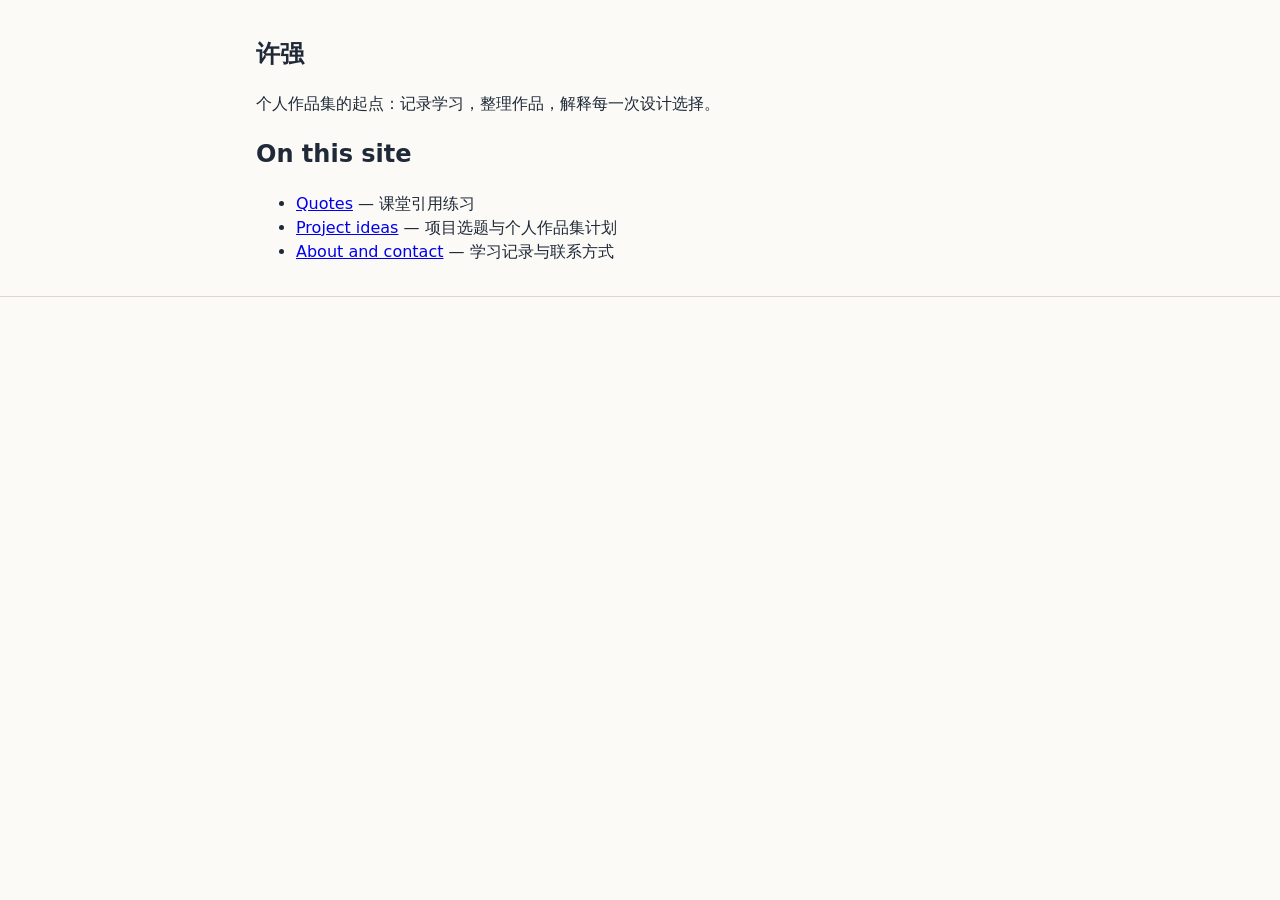
==== index.html @ 77fdcf9f "Initialize course starter with portfolio project plan" ====
<!DOCTYPE html>
<html lang="zh-CN">
<head>
  <meta charset="UTF-8">
  <meta name="viewport" content="width=device-width, initial-scale=1.0">
  <title>许强 · 个人作品集</title>
  <link rel="icon" href="favicon-32.png" sizes="32x32">
  <link rel="apple-touch-icon" href="apple-touch-icon.png">
  <link rel="stylesheet" href="style.css">
</head>
<body>
  <header id="site-header"></header>
  <main>
    <section class="hero">
      <h1>许强</h1>
      <p>个人作品集的起点：记录学习，整理作品，解释每一次设计选择。</p>
    </section>
    <h2>On this site</h2>
    <ul>
      <li><a href="quotes.html">Quotes</a> — 课堂引用练习</li>
      <li><a href="project.html">Project ideas</a> — 项目选题与个人作品集计划</li>
      <li><a href="about.html">About and contact</a> — 学习记录与联系方式</li>
    </ul>
  </main>
  <footer id="site-footer"></footer>
  <script src="nav.js"></script>
</body>
</html>
---- style.css ----
/* style.css — one file, linked from every page */

/* 1 · Text: set it once on body, everything inside inherits it */
body {
  margin: 0;
  font-family: system-ui, sans-serif;
  line-height: 1.5;
  color: #1f2937;
  background: #fbfaf7;
}

/* 2 · The content column */
main {
  max-width: 48rem;
  margin: 0 auto;
  padding: 1rem 2rem;
}

img {
  max-width: 100%;
  height: auto;
}

/* 3 · The homepage hero: one wide photo, cropped to fit */
.hero img {
  width: 100%;
  height: 20rem;
  object-fit: cover;
  border-radius: 10px;
}

/* 4 · The header: logo left, links centred, action right */
nav {
  display: flex;
  align-items: center;
  gap: 1rem;
  padding: 1rem 2rem;
}

nav .links {
  display: flex;
  gap: 1.5rem;
  margin: 0 auto;
  padding: 0;
  list-style: none;
}

nav a {
  color: #334155;
  text-decoration: none;
}

nav .logo {
  font-weight: 800;
  color: #c2410c;
}

nav .action {
  border: 1.5px solid #0369a1;
  border-radius: 99px;
  padding: .3em 1em;
  color: #0369a1;
}

nav a:hover {
  color: #c2410c;
}

/* 5 · One quote card — the box model */
.quote {
  max-width: 34rem;
  margin-bottom: 1.5rem;
  padding: 1.1em 1.3em;
  background: #fff;
  border: 1px solid #dcd8d0;
  border-left: 4px solid #c2410c;
  border-radius: 10px;
}

.quote blockquote {
  margin: 0;
}

/* 6 · Use the id so quote footers are not affected */
#site-footer {
  padding: 1rem 2rem;
  border-top: 1px solid #dcd8d0;
  color: #6b7280;
}
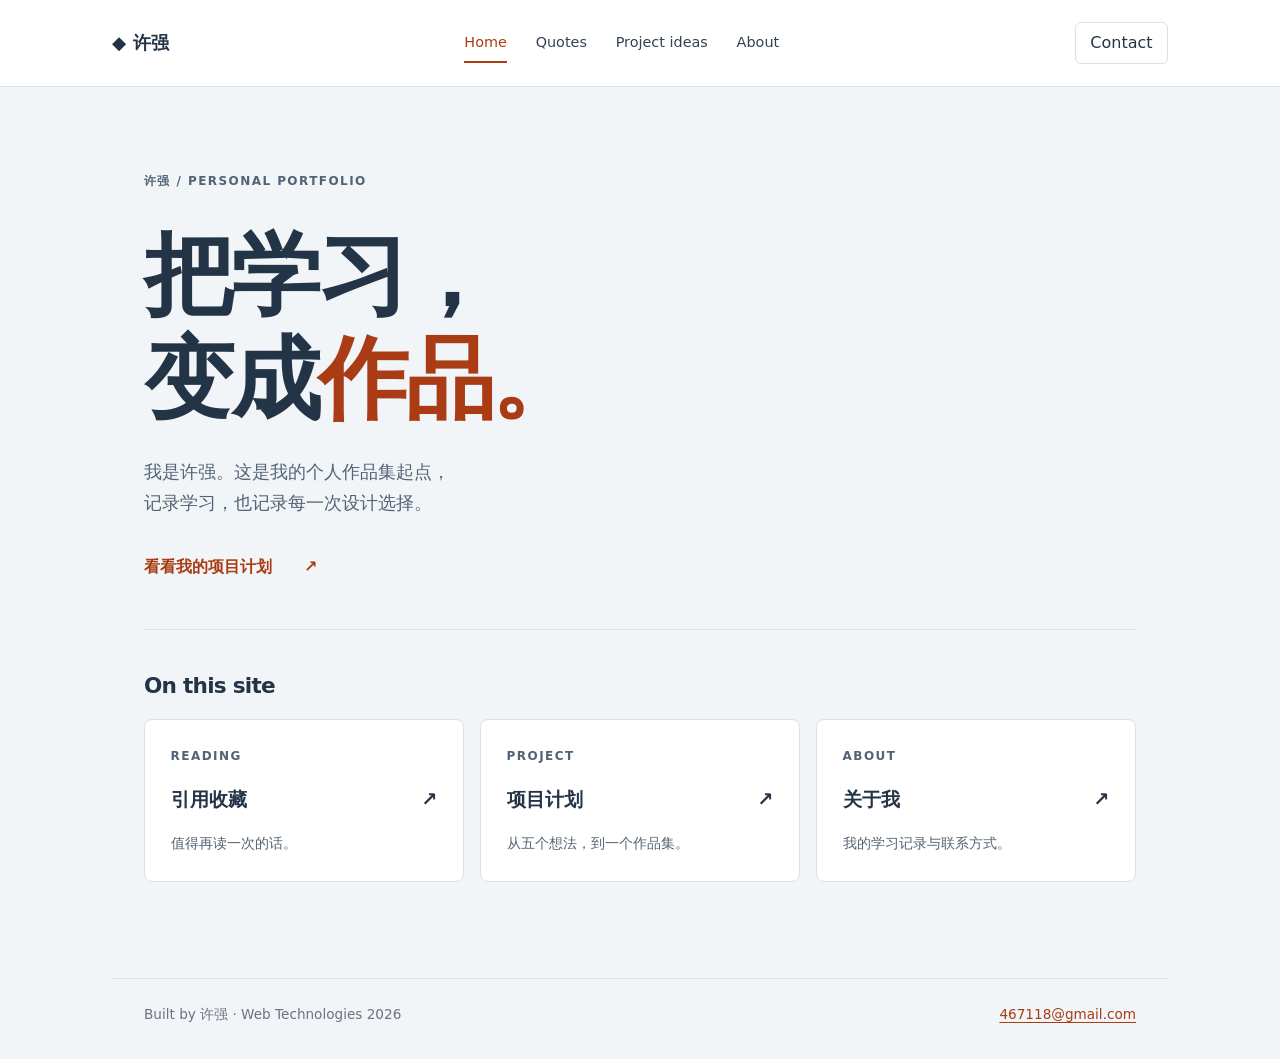
==== commit c1d5797f: "Polish starter layout and add responsive navigation" ====
--- a/index.html
+++ b/index.html
@@ -12,14 +12,16 @@
   <header id="site-header"></header>
   <main>
     <section class="hero">
-      <h1>许强</h1>
-      <p>个人作品集的起点：记录学习，整理作品，解释每一次设计选择。</p>
+      <p class="eyebrow">许强 / PERSONAL PORTFOLIO</p>
+      <h1>把学习，<br>变成<span>作品。</span></h1>
+      <p class="intro">我是许强。这是我的个人作品集起点，<br>记录学习，也记录每一次设计选择。</p>
+      <a class="hero-link" href="project.html">看看我的项目计划 <span aria-hidden="true">↗</span></a>
     </section>
     <h2>On this site</h2>
-    <ul>
-      <li><a href="quotes.html">Quotes</a> — 课堂引用练习</li>
-      <li><a href="project.html">Project ideas</a> — 项目选题与个人作品集计划</li>
-      <li><a href="about.html">About and contact</a> — 学习记录与联系方式</li>
+    <ul class="site-cards">
+      <li><a href="quotes.html"><span class="card-label">READING</span><strong>引用收藏 <span aria-hidden="true">↗</span></strong><span>值得再读一次的话。</span></a></li>
+      <li><a href="project.html"><span class="card-label">PROJECT</span><strong>项目计划 <span aria-hidden="true">↗</span></strong><span>从五个想法，到一个作品集。</span></a></li>
+      <li><a href="about.html"><span class="card-label">ABOUT</span><strong>关于我 <span aria-hidden="true">↗</span></strong><span>我的学习记录与联系方式。</span></a></li>
     </ul>
   </main>
   <footer id="site-footer"></footer>
--- a/style.css
+++ b/style.css
@@ -87,3 +87,62 @@
   border-top: 1px solid #dcd8d0;
   color: #6b7280;
 }
+
+/* A light visual pass: the course structure above stays the same. */
+:root {
+  --ink: #243447;
+  --paper: #f2f5f8;
+  --accent: #a93c15;
+  --line: #d9e1e9;
+}
+* { box-sizing: border-box; }
+body { color: var(--ink); background: var(--paper); line-height: 1.75; }
+a { color: var(--accent); text-underline-offset: .25em; }
+a:focus-visible { outline: 3px solid #0369a1; outline-offset: 5px; border-radius: 3px; }
+main { max-width: 66rem; padding: 3.5rem 2rem 5rem; min-height: 70vh; }
+h1, h2, h3 { line-height: 1.25; letter-spacing: -.035em; }
+h1 { font-size: clamp(2.2rem, 5vw, 3.4rem); margin: 0 0 1.5rem; }
+h2 { font-size: 1.35rem; margin: 2.7rem 0 1.2rem; }
+p, dd { max-width: 46rem; }
+dt { font-weight: 700; margin-top: 1rem; }
+dd { margin: .2rem 0 1rem; color: #526375; }
+li { margin-block: .4rem; }
+#site-header { background: #fff; border-bottom: 1px solid var(--line); }
+nav { max-width: 70rem; margin: auto; padding: 1.15rem 2rem; }
+nav .logo { color: var(--ink); white-space: nowrap; font-size: 1.15rem; }
+nav .links { gap: 1.8rem; font-size: .9rem; }
+nav .links a { display: inline-block; padding: .35rem 0; }
+nav a[aria-current="page"] { color: var(--accent); box-shadow: 0 2px var(--accent); }
+nav .action { border-color: var(--line); color: var(--ink); border-radius: 6px; padding: .35rem .9rem; }
+.hero { position: relative; padding: 1rem 0 3rem; border-bottom: 1px solid var(--line); }
+.eyebrow, .card-label { font-size: .75rem; font-weight: 700; letter-spacing: .12em; color: #526375; }
+.hero h1 { font-family: 'Microsoft YaHei', sans-serif; font-size: clamp(3rem, 7vw, 5.6rem); font-weight: 800; margin: 2rem 0 1.6rem; line-height: 1.16; }
+.hero h1 span { color: var(--accent); }
+.intro { font-size: 1.1rem; color: #526375; }
+.hero-link { display: inline-flex; gap: 2rem; margin-top: 1rem; font-weight: 700; text-decoration: none; }
+.site-cards { display: grid; grid-template-columns: repeat(3, 1fr); gap: 1rem; list-style: none; padding: 0; }
+.site-cards li { margin: 0; }
+.site-cards a { display: flex; flex-direction: column; gap: 1rem; height: 100%; padding: 1.6rem; background: white; border: 1px solid var(--line); border-radius: 8px; color: var(--ink); text-decoration: none; transition: border-color .15s; }
+.site-cards a:hover { border-color: var(--accent); }
+.site-cards strong { display: flex; justify-content: space-between; gap: .5rem; font-size: 1.2rem; }
+.site-cards a > span:last-child { font-size: .85rem; color: #526375; }
+.quote-grid { display: grid; grid-template-columns: repeat(2,1fr); gap: 1.25rem; margin-top: 2rem; }
+.quote { margin: 0; padding: 1.8rem; border-color: var(--line); border-left-color: var(--accent); }
+.quote blockquote p { font-family: Georgia, 'Microsoft YaHei', serif; font-size: 1.25rem; }
+.quote footer { margin-top: 1.5rem; font-size: .8rem; color: #526375; }
+#site-footer { max-width: 66rem; margin: auto; padding: 1.5rem 2rem 2rem; border-color: var(--line); font-size: .85rem; display: flex; justify-content: space-between; gap: 1rem; flex-wrap: wrap; }
+#site-footer p { margin: 0; }
+#site-footer address { font-style: normal; }
+@media (max-width: 700px) {
+  main { padding: 2rem 1.25rem 3rem; }
+  nav { padding: 1rem 1.25rem; flex-wrap: wrap; justify-content: space-between; }
+  nav .links { order: 3; width: 100%; margin: .25rem 0 0; justify-content: space-between; gap: .6rem; font-size: .8rem; }
+  .site-cards, .quote-grid { grid-template-columns: 1fr; }
+  .hero { padding-top: 0; }
+  .hero h1 { margin-top: 1.5rem; }
+  .intro { font-size: .95rem; }
+  #site-footer { padding-inline: 1.25rem; }
+}
+@media (prefers-reduced-motion: reduce) {
+  .site-cards a { transition: none; }
+}
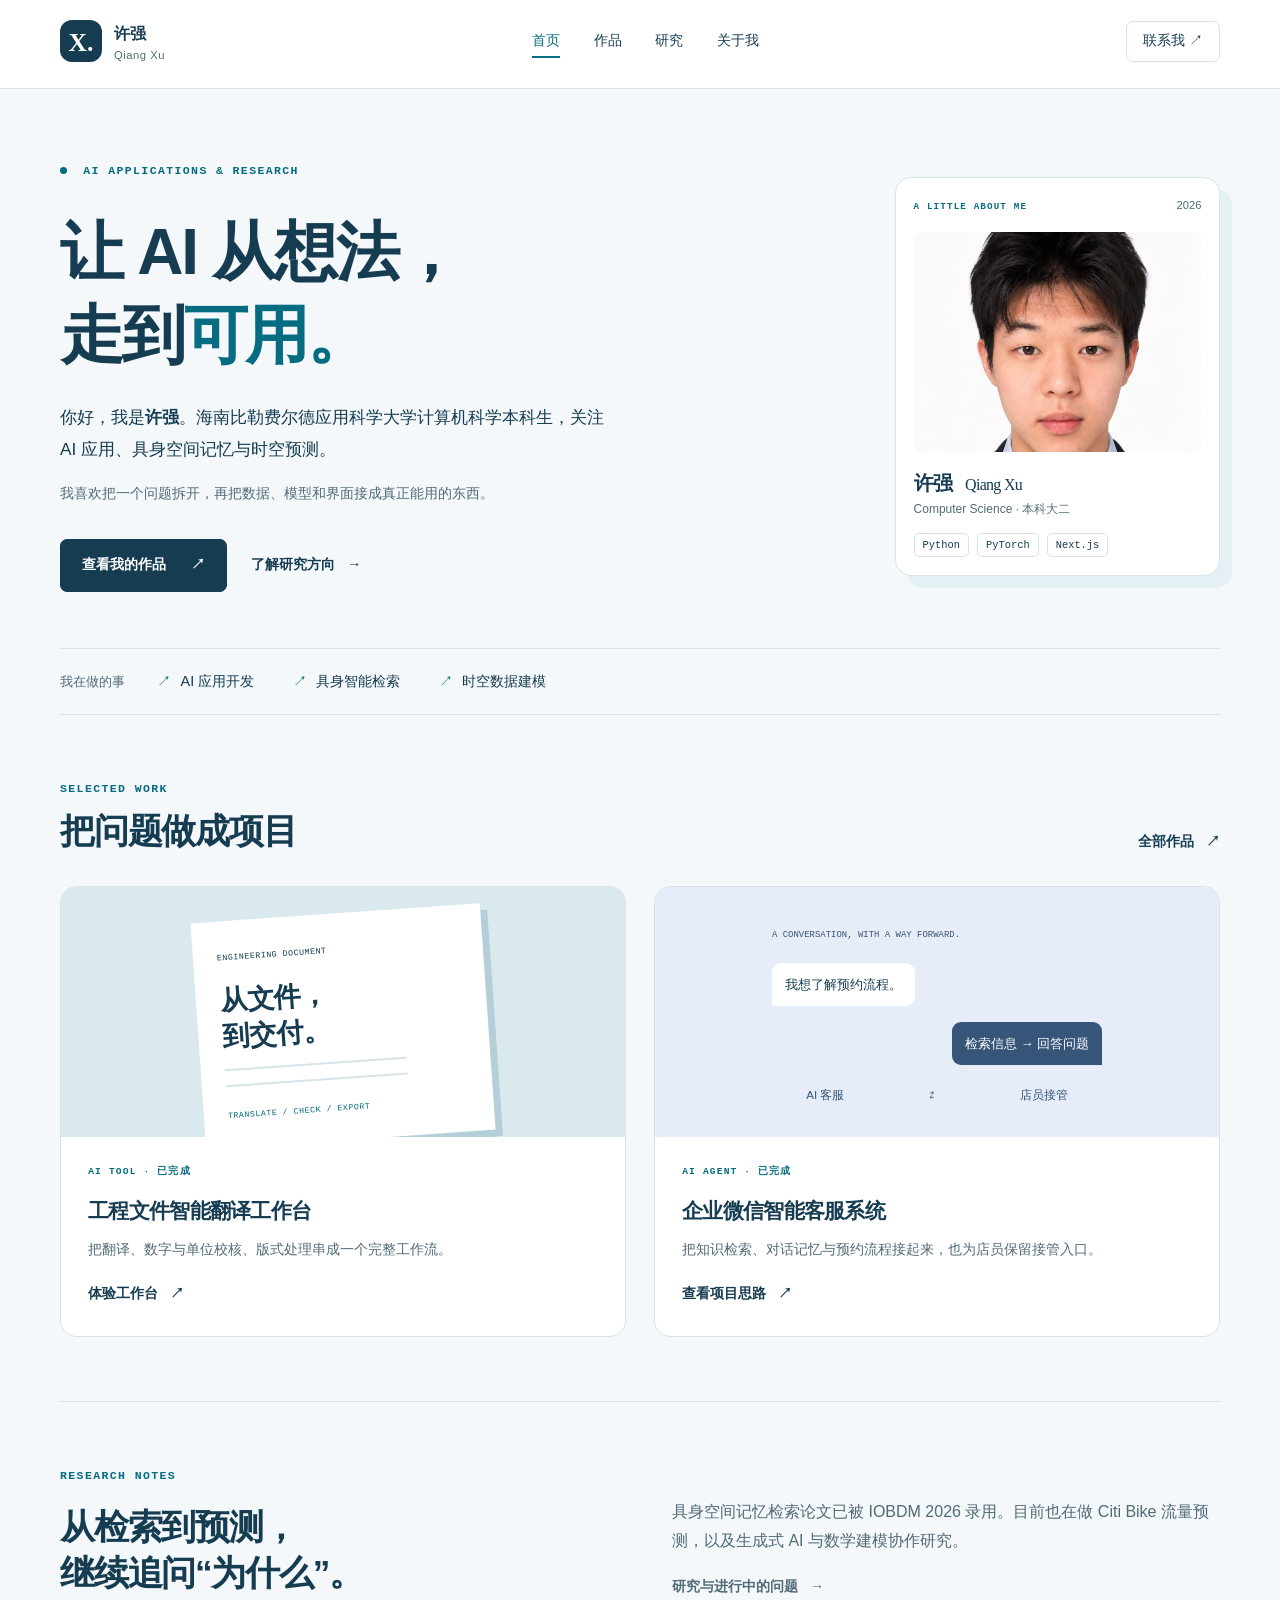
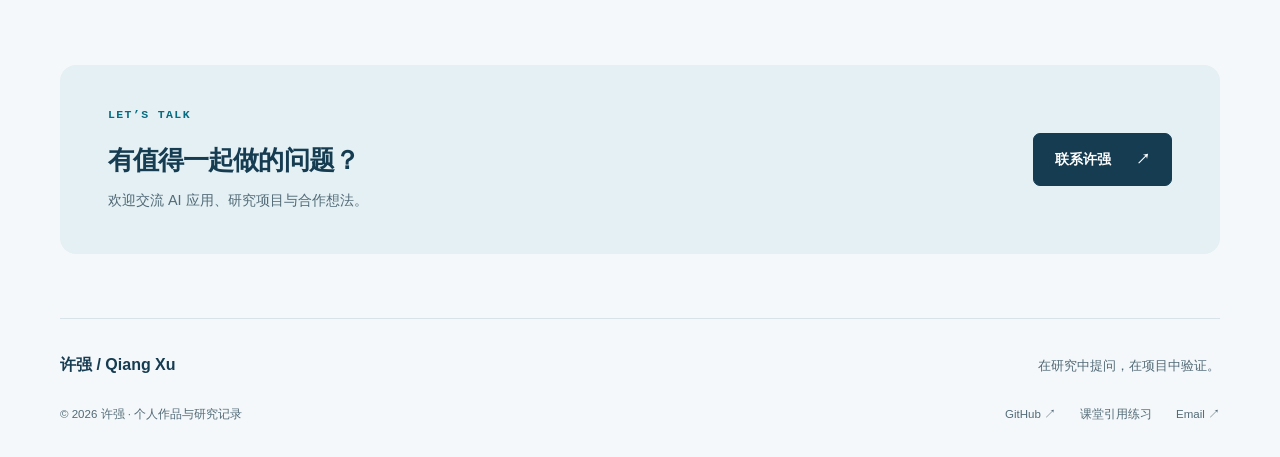
==== commit 6c1f17df: "Personalize portfolio with projects, research and education" ====
--- a/index.html
+++ b/index.html
@@ -3,28 +3,48 @@
 <head>
   <meta charset="UTF-8">
   <meta name="viewport" content="width=device-width, initial-scale=1.0">
-  <title>许强 · 个人作品集</title>
+  <meta name="description" content="许强，计算机科学本科生。探索 AI 应用、具身空间记忆与时空预测，分享工程项目和研究过程。">
+  <meta name="theme-color" content="#163c52">
+  <meta property="og:title" content="许强 Qiang Xu · AI 应用与研究">
+  <meta property="og:description" content="许强，计算机科学本科生。探索 AI 应用、具身空间记忆与时空预测，分享工程项目和研究过程。">
+  <meta property="og:type" content="website">
+  <meta property="og:image" content="https://raw.githubusercontent.com/niko-97XQ/webproject/main/images/og-image.jpg">
+  <meta name="twitter:card" content="summary_large_image">
+  <title>许强 Qiang Xu · AI 应用与研究</title>
   <link rel="icon" href="favicon-32.png" sizes="32x32">
   <link rel="apple-touch-icon" href="apple-touch-icon.png">
   <link rel="stylesheet" href="style.css">
 </head>
 <body>
+  <a class="skip-link" href="#main">跳到主要内容</a>
   <header id="site-header"></header>
-  <main>
-    <section class="hero">
-      <p class="eyebrow">许强 / PERSONAL PORTFOLIO</p>
-      <h1>把学习，<br>变成<span>作品。</span></h1>
-      <p class="intro">我是许强。这是我的个人作品集起点，<br>记录学习，也记录每一次设计选择。</p>
-      <a class="hero-link" href="project.html">看看我的项目计划 <span aria-hidden="true">↗</span></a>
-    </section>
-    <h2>On this site</h2>
-    <ul class="site-cards">
-      <li><a href="quotes.html"><span class="card-label">READING</span><strong>引用收藏 <span aria-hidden="true">↗</span></strong><span>值得再读一次的话。</span></a></li>
-      <li><a href="project.html"><span class="card-label">PROJECT</span><strong>项目计划 <span aria-hidden="true">↗</span></strong><span>从五个想法，到一个作品集。</span></a></li>
-      <li><a href="about.html"><span class="card-label">ABOUT</span><strong>关于我 <span aria-hidden="true">↗</span></strong><span>我的学习记录与联系方式。</span></a></li>
-    </ul>
-  </main>
+  <main id="main">
+<section class="hero">
+  <div class="hero-copy">
+    <p class="eyebrow"><span class="status-dot" aria-hidden="true"></span> AI APPLICATIONS &amp; RESEARCH</p>
+    <h1>让 AI 从想法，<br>走到<span>可用。</span></h1>
+    <p class="hero-intro">你好，我是<strong>许强</strong>。海南比勒费尔德应用科学大学计算机科学本科生，关注 AI 应用、具身空间记忆与时空预测。</p>
+    <p class="hero-note">我喜欢把一个问题拆开，再把数据、模型和界面接成真正能用的东西。</p>
+    <div class="hero-actions"><a class="button primary" href="project.html">查看我的作品 <span aria-hidden="true">↗</span></a><a class="text-link" href="research.html">了解研究方向 <span aria-hidden="true">→</span></a></div>
+  </div>
+  <aside class="profile-card" aria-label="个人简介">
+    <div class="profile-heading"><span class="eyebrow">A LITTLE ABOUT ME</span><span class="profile-year">2026</span></div>
+    <img class="portrait" src="images/portrait.jpg" alt="许强的个人肖像" width="1086" height="1448" fetchpriority="high">
+    <div class="profile-caption"><h2>许强 <span>Qiang Xu</span></h2><p>Computer Science · 本科大二</p></div>
+    <div class="profile-tags"><span>Python</span><span>PyTorch</span><span>Next.js</span></div>
+  </aside>
+</section>
+<section class="focus-strip" aria-label="关注方向"><p>我在做的事</p><ul><li>AI 应用开发</li><li>具身智能检索</li><li>时空数据建模</li></ul></section>
+<section class="section-block" aria-labelledby="selected-work">
+  <div class="section-heading"><div><p class="eyebrow">SELECTED WORK</p><h2 id="selected-work">把问题做成项目</h2></div><a class="text-link" href="project.html">全部作品 <span aria-hidden="true">↗</span></a></div>
+  <div class="featured-grid">
+    <article class="feature-card"><a class="feature-visual document-visual" href="project.html#translation" aria-label="查看工程文件智能翻译工作台"><div class="paper-sheet"><span>ENGINEERING DOCUMENT</span><div class="paper-title">从文件，<br>到交付。</div><div class="paper-lines" aria-hidden="true"></div><span class="paper-badge">TRANSLATE / CHECK / EXPORT</span></div></a><div class="feature-body"><p class="eyebrow">AI TOOL · 已完成</p><h3><a href="project.html#translation">工程文件智能翻译工作台</a></h3><p>把翻译、数字与单位校核、版式处理串成一个完整工作流。</p><a class="text-link" href="https://api.forthatday-studio.com/translate">体验工作台 <span aria-hidden="true">↗</span></a></div></article>
+    <article class="feature-card"><a class="feature-visual agent-visual" href="project.html#agent" aria-label="查看企业微信智能客服系统"><div class="flow-panel"><span class="flow-label">A CONVERSATION, WITH A WAY FORWARD.</span><div class="chat-bubble">我想了解预约流程。</div><div class="chat-bubble reply">检索信息 → 回答问题</div><div class="handoff"><span>AI 客服</span><span aria-hidden="true">⇄</span><span>店员接管</span></div></div></a><div class="feature-body"><p class="eyebrow">AI AGENT · 已完成</p><h3><a href="project.html#agent">企业微信智能客服系统</a></h3><p>把知识检索、对话记忆与预约流程接起来，也为店员保留接管入口。</p><a class="text-link" href="project.html#agent">查看项目思路 <span aria-hidden="true">↗</span></a></div></article>
+  </div>
+</section>
+<section class="research-teaser section-block"><div><p class="eyebrow">RESEARCH NOTES</p><h2>从检索到预测，<br>继续追问“为什么”。</h2></div><div><p>具身空间记忆检索论文已被 IOBDM 2026 录用。目前也在做 Citi Bike 流量预测，以及生成式 AI 与数学建模协作研究。</p><a class="text-link" href="research.html">研究与进行中的问题 <span aria-hidden="true">→</span></a></div></section>
+<section class="contact-banner"><div><p class="eyebrow">LET’S TALK</p><h2>有值得一起做的问题？</h2><p>欢迎交流 AI 应用、研究项目与合作想法。</p></div><a class="button primary" href="about.html#contact">联系许强 <span aria-hidden="true">↗</span></a></section></main>
   <footer id="site-footer"></footer>
-  <script src="nav.js"></script>
+  <script src="nav.js" defer></script>
 </body>
 </html>
--- a/style.css
+++ b/style.css
@@ -1,148 +1,191 @@
-/* style.css — one file, linked from every page */
-
-/* 1 · Text: set it once on body, everything inside inherits it */
-body {
-  margin: 0;
-  font-family: system-ui, sans-serif;
-  line-height: 1.5;
-  color: #1f2937;
-  background: #fbfaf7;
+/* 原生 HTML / CSS / JavaScript。共享片段保持课堂 DRY 结构。 */
+:root { --ink:#163c52; --muted:#526a77; --paper:#f4f8fa; --white:#fff; --line:#d8e3e9; --blue:#066c81; --pale:#e4f0f3; --accent:#a4492c; --radius:16px; }
+* { box-sizing:border-box; }
+html { scroll-behavior:smooth; scroll-padding-top:2rem; }
+body { margin:0; background:var(--paper); color:var(--ink); font-family:'Segoe UI','Microsoft YaHei',sans-serif; font-size:16px; line-height:1.8; }
+a { color:inherit; text-underline-offset:.25em; }
+a:hover { color:var(--blue); }
+a:focus-visible,button:focus-visible { outline:3px solid var(--accent); outline-offset:5px; }
+button { font:inherit; cursor:pointer; }
+img { max-width:100%; height:auto; display:block; }
+[hidden] { display:none !important; }
+h1,h2,h3,p,ul,dl { margin-top:0; }
+h1,h2,h3 { line-height:1.3; letter-spacing:-.035em; }
+h1 { font-size:clamp(2.5rem,5vw,4.35rem); font-weight:750; margin-bottom:1.6rem; }
+h1 span { color:var(--blue); }
+h2 { font-size:clamp(1.65rem,3vw,2.2rem); margin-bottom:1.2rem; }
+h3 { font-size:1.3rem; }
+p { margin-bottom:1rem; }
+main { width:min(1160px,100% - 6rem); margin:auto; }
+.eyebrow { font-family:Consolas,'Courier New',monospace; font-size:.72rem; letter-spacing:.12em; font-weight:700; color:var(--blue); margin-bottom:1.1rem; }
+.muted,.fine-print { color:var(--muted); }
+.fine-print { font-size:.8rem; margin-top:.8rem; }
+.skip-link { position:absolute; z-index:10; top:0; left:1rem; transform:translateY(-150%); padding:.6rem 1rem; background:var(--ink); color:white; }
+.skip-link:focus { transform:translateY(0); }
+#site-header { background:var(--white); border-bottom:1px solid var(--line); min-height:89px; }
+.site-nav { width:min(1160px,100% - 6rem); margin:auto; display:flex; align-items:center; gap:2rem; padding:1.25rem 0; }
+.logo { display:flex; align-items:center; gap:.75rem; text-decoration:none; font-weight:700; white-space:nowrap; }
+.logo small { font-size:.7rem; display:block; font-weight:500; color:var(--muted); line-height:1.2; letter-spacing:.05em; }
+.monogram { display:grid; place-items:center; width:42px; height:42px; border-radius:12px; background:var(--ink); color:white; font-family:Georgia,serif; font-size:1.6rem; }
+.links { display:flex; gap:2.1rem; list-style:none; padding:0; margin:0 auto; font-size:.9rem; }
+.links a { text-decoration:none; padding:.5rem 0; }
+.links a[aria-current=page] { color:var(--blue); box-shadow:0 2px var(--blue); }
+.nav-contact { border:1px solid var(--line); padding:.45rem 1rem; border-radius:7px; font-size:.85rem; text-decoration:none; white-space:nowrap; }
+.hero { display:grid; grid-template-columns:1.55fr 1fr; align-items:center; gap:5rem; padding:4.5rem 0 3.5rem; }
+.hero-copy h1 { margin-top:1.8rem; }
+.status-dot { display:inline-block; width:7px; height:7px; background:var(--blue); border-radius:50%; margin-right:.5rem; }
+.hero-intro { max-width:34rem; font-size:1.08rem; }
+.hero-note { max-width:31rem; font-size:.9rem; color:var(--muted); }
+.hero-actions { display:flex; align-items:center; gap:1.5rem; flex-wrap:wrap; margin-top:2rem; }
+.button { display:inline-flex; align-items:center; justify-content:center; gap:1.6rem; padding:.8rem 1.3rem; border-radius:7px; font-size:.88rem; font-weight:600; text-decoration:none; }
+.primary { background:var(--ink); color:white; border:1px solid var(--ink); }
+.primary:hover { background:var(--blue); color:white; border-color:var(--blue); }
+.text-link { display:inline-flex; gap:.75rem; align-items:center; font-size:.88rem; font-weight:600; text-decoration:none; }
+.text-link:hover { text-decoration:underline; }
+.profile-card { justify-self:end; width:100%; max-width:325px; background:white; padding:1.1rem; border:1px solid var(--line); border-radius:var(--radius); box-shadow:12px 12px 0 var(--pale); }
+.profile-heading { display:flex; justify-content:space-between; gap:1rem; align-items:baseline; }
+.profile-heading .eyebrow { font-size:.58rem; margin-bottom:1rem; }
+.profile-year { font-size:.7rem; color:var(--muted); }
+.portrait { width:100%; height:220px; object-fit:cover; object-position:center 30%; border-radius:8px; background:var(--paper); }
+.profile-caption { padding-top:1.1rem; }
+.profile-caption h2 { font-size:1.25rem; margin-bottom:.2rem; }
+.profile-caption h2 span { font-family:Georgia,serif; font-size:1rem; font-weight:normal; margin-left:.5rem; }
+.profile-caption p { font-size:.75rem; color:var(--muted); margin-bottom:.8rem; }
+.profile-tags { display:flex; gap:.5rem; }
+.profile-tags span { border:1px solid var(--line); border-radius:5px; padding:.1rem .5rem; font-family:Consolas,monospace; font-size:.65rem; }
+.focus-strip { display:flex; gap:2rem; align-items:center; border-top:1px solid var(--line); border-bottom:1px solid var(--line); padding:1.25rem 0; }
+.focus-strip p { color:var(--muted); font-size:.8rem; margin:0; }
+.focus-strip ul { list-style:none; display:flex; gap:2.4rem; flex-wrap:wrap; margin:0; padding:0; font-size:.9rem; }
+.focus-strip li::before { content:'↗'; color:var(--blue); margin-right:.6rem; }
+.section-block { padding:4rem 0; }
+.section-heading { display:flex; align-items:end; justify-content:space-between; gap:2rem; margin-bottom:2rem; }
+.section-heading h2 { margin:0; }
+.section-heading .eyebrow { margin-bottom:.5rem; }
+.featured-grid { display:grid; grid-template-columns:1fr 1fr; gap:1.75rem; }
+.feature-card { overflow:hidden; border:1px solid var(--line); border-radius:var(--radius); background:white; }
+.feature-visual { height:250px; display:grid; place-items:center; overflow:hidden; text-decoration:none; padding:1.6rem; }
+.document-visual { background:#d9e9ee; }
+.paper-sheet { width:73%; max-width:290px; background:white; padding:1.25rem 1.5rem; box-shadow:7px 7px 0 #b5cfd8; transform:rotate(-4deg); transition:transform .2s; }
+.feature-visual:hover .paper-sheet { transform:rotate(0deg); }
+.paper-sheet>span { font-family:Consolas,monospace; font-size:.52rem; letter-spacing:.06em; }
+.paper-title { font-size:1.7rem; line-height:1.35; font-weight:700; margin:.8rem 0; }
+.paper-lines { height:18px; width:75%; border-top:2px solid var(--line); border-bottom:2px solid var(--line); margin-bottom:.75rem; }
+.paper-badge { color:var(--blue); }
+.agent-visual { background:#e6edf8; }
+.flow-panel { width:90%; max-width:330px; }
+.flow-label { font-family:Consolas,monospace; font-size:.56rem; color:#3c5278; }
+.chat-bubble { width:fit-content; background:white; border-radius:9px 9px 9px 0; padding:.6rem .8rem; margin-top:1rem; font-size:.82rem; }
+.chat-bubble.reply { margin-left:auto; background:#365579; color:white; border-radius:9px 9px 0 9px; }
+.handoff { display:flex; justify-content:space-around; margin-top:1.25rem; gap:1rem; font-size:.72rem; color:#365579; }
+.feature-body { padding:1.6rem 1.7rem 1.8rem; }
+.feature-body .eyebrow { font-size:.6rem; }
+.feature-body h3 { margin-bottom:.8rem; }
+.feature-body h3 a { text-decoration:none; }
+.feature-body>p:not(.eyebrow) { color:var(--muted); font-size:.88rem; }
+.research-teaser { display:grid; grid-template-columns:1fr 1fr; gap:4rem; border-top:1px solid var(--line); }
+.research-teaser h2 { margin-bottom:0; }
+.research-teaser>div:last-child { color:var(--muted); padding-top:2rem; }
+.contact-banner { margin-bottom:4rem; padding:2.5rem 3rem; border-radius:var(--radius); background:var(--pale); display:flex; align-items:center; justify-content:space-between; gap:2rem; }
+.contact-banner h2 { font-size:1.65rem; margin-bottom:.7rem; }
+.contact-banner p:last-child { margin:0; font-size:.9rem; color:var(--muted); }
+#site-footer { border-top:1px solid var(--line); width:min(1160px,100% - 6rem); padding:2rem 0; margin:auto; }
+.footer-top,.footer-bottom { display:flex; align-items:center; justify-content:space-between; gap:1rem; }
+.footer-top { margin-bottom:1.5rem; }
+.footer-top p { margin:0; color:var(--muted); font-size:.8rem; }
+.footer-name { font-size:1rem; font-weight:700; text-decoration:none; }
+.footer-bottom { font-size:.72rem; color:var(--muted); }
+.footer-bottom p { margin:0; }
+.footer-bottom>div { display:flex; gap:1.5rem; flex-wrap:wrap; }
+.footer-bottom a { text-decoration:none; }
+.page-heading { padding:4rem 0 3rem; max-width:780px; }
+.page-heading>p:last-child { color:var(--muted); max-width:44rem; }
+.page-heading h1 { font-size:clamp(2.25rem,4.4vw,3.6rem); }
+.filter-bar { display:flex; align-items:center; gap:.7rem; flex-wrap:wrap; padding-bottom:1.5rem; border-bottom:1px solid var(--line); }
+.filter-button { padding:.45rem .95rem; border:1px solid var(--line); border-radius:6px; color:var(--muted); background:white; font-size:.8rem; }
+.filter-button[aria-pressed=true] { background:var(--ink); border-color:var(--ink); color:white; }
+#filter-status { margin:0 0 0 auto; font-size:.75rem; color:var(--muted); }
+.project-entry { display:grid; grid-template-columns:1fr 2.5fr; gap:3rem; padding:3rem 0; border-bottom:1px solid var(--line); scroll-margin-top:2rem; }
+.project-side { padding:1.5rem; background:var(--pale); border-radius:12px; align-self:start; }
+.project-symbol { display:block; font-family:Consolas,monospace; font-size:2.4rem; margin-bottom:1.5rem; }
+.project-side .eyebrow { font-size:.6rem; }
+.serif { font-family:Georgia,serif; }
+.badge { display:inline-block; font-size:.7rem; padding:.2rem .65rem; background:white; border:1px solid var(--line); border-radius:5px; color:var(--muted); }
+.project-content h2 { margin-top:.3rem; font-size:1.65rem; }
+.lead { font-weight:600; }
+.project-content>p:not(.lead) { color:var(--muted); font-size:.93rem; }
+.project-facts { margin:1.5rem 0; font-size:.88rem; }
+.project-facts dt { font-weight:700; margin-top:.9rem; }
+.project-facts dd { margin:0; color:var(--muted); }
+.tags { display:flex; gap:.5rem; flex-wrap:wrap; list-style:none; padding:0; margin:1.2rem 0; }
+.tags li { font-size:.68rem; color:var(--blue); background:var(--pale); border-radius:4px; padding:.2rem .6rem; }
+.end-note { padding:2.5rem 0 4rem; font-size:.9rem; color:var(--muted); }
+.end-note h2 { font-size:1.35rem; color:var(--ink); }
+.publication { border:1px solid #b5cdd7; border-top:4px solid var(--blue); border-radius:12px; background:white; padding:2.3rem 2.5rem; }
+.publication-header { display:flex; align-items:center; justify-content:space-between; gap:1rem; margin-bottom:1.5rem; }
+.publication-header .eyebrow { margin:0; }
+.publication h2 { font-family:Georgia,'Times New Roman',serif; font-weight:normal; max-width:850px; font-size:clamp(1.5rem,3vw,2rem); line-height:1.4; letter-spacing:-.015em; overflow-wrap:anywhere; }
+.publication>p { max-width:850px; }
+.authors { color:var(--blue); font-size:.85rem; }
+.accepted { color:var(--blue); background:var(--pale); }
+.research-entry { display:grid; grid-template-columns:1fr 1.2fr; gap:3rem; padding:2rem 0; border-top:1px solid var(--line); }
+.research-entry h3 { margin:1rem 0; }
+.research-question { color:var(--blue); font-size:.9rem; }
+.research-entry>div:last-child { color:var(--muted); font-size:.9rem; }
+.about-heading { max-width:none; display:grid; grid-template-columns:1.6fr 1fr; gap:5rem; align-items:center; }
+.about-heading>div>p:last-child { max-width:36rem; color:var(--muted); }
+.about-note { border-left:2px solid var(--blue); padding:1rem 0 1rem 2rem; color:var(--muted); font-size:.9rem; }
+.about-note p:last-child { font-size:.8rem; }
+.small-rule { display:block; width:2rem; border-top:1px solid var(--line); margin:1rem 0; }
+.about-section { display:grid; grid-template-columns:1fr 2.2fr; gap:3rem; padding:2.5rem 0; border-top:1px solid var(--line); }
+.about-section h2 { font-size:1.5rem; }
+.timeline article { border-left:2px solid var(--line); padding:0 0 1.5rem 1.5rem; position:relative; }
+.timeline article:last-child { padding-bottom:0; }
+.timeline article::before { content:''; position:absolute; left:-5px; top:.4rem; width:8px; height:8px; background:var(--blue); border-radius:50%; }
+.timeline-date { font-family:Consolas,'Microsoft YaHei',monospace; color:var(--blue); font-size:.75rem; }
+.timeline h3 { margin:.65rem 0; font-size:1.15rem; }
+.timeline p { font-size:.9rem; margin-bottom:.5rem; }
+.skill-list { margin:0; }
+.skill-list>div { display:grid; grid-template-columns:8rem 1fr; padding:.8rem 0; border-bottom:1px solid var(--line); font-size:.9rem; }
+.skill-list dt { font-weight:600; }
+.skill-list dd { margin:0; color:var(--muted); }
+.honors article { display:flex; gap:1.5rem; margin-bottom:1.5rem; }
+.honors article:last-child { margin:0; }
+.honors h3 { font-size:1.05rem; margin-bottom:.5rem; }
+.honors p { font-size:.85rem; color:var(--muted); margin:0; }
+.award-year { color:var(--blue); font-family:Consolas,monospace; }
+.contact-section { margin:1rem 0 4rem; background:var(--pale); border-radius:var(--radius); padding:3rem; }
+.contact-section>p { max-width:42rem; color:var(--muted); }
+.contact-section .eyebrow { color:var(--blue); }
+.email-link { display:flex; align-items:center; justify-content:space-between; gap:1rem; max-width:35rem; font-family:Consolas,monospace; font-size:clamp(1.2rem,3vw,2.1rem); text-decoration:none; border-bottom:1px solid #aac4cf; padding-bottom:.7rem; margin:1.8rem 0 1.5rem; overflow-wrap:anywhere; }
+.quote-grid { display:grid; grid-template-columns:1fr 1fr; gap:1.5rem; }
+.quote { border:1px solid var(--line); border-radius:var(--radius); background:white; padding:2rem; }
+.quote blockquote { margin:0 0 1.5rem; font-family:Georgia,'Microsoft YaHei',serif; font-size:1.2rem; }
+.quote footer { font-size:.8rem; color:var(--muted); }
+.load-note { color:var(--muted); font-size:.8rem; margin:1rem; }
+@media(min-width:1400px) { .hero { padding-block:5rem 4rem; } }
+@media(max-width:900px) { main,.site-nav,#site-footer { width:calc(100% - 3rem); } .hero { gap:2rem; grid-template-columns:1.4fr 1fr; } .hero h1 { font-size:3rem; } .hero-intro { font-size:1rem; } .links { gap:1.25rem; } .profile-card { max-width:290px; } .portrait { height:200px; } .about-heading { gap:2rem; } }
+@media(max-width:650px) {
+  body { font-size:15px; } main,.site-nav,#site-footer { width:calc(100% - 2.5rem); }
+  #site-header { min-height:125px; } .site-nav { flex-wrap:wrap; justify-content:space-between; gap:1rem; padding:1rem 0; }
+  .logo { font-size:.9rem; }.monogram { width:36px; height:36px; font-size:1.35rem; }.nav-contact { font-size:.75rem; }
+  .links { order:3; width:100%; justify-content:space-between; margin:0; gap:1rem; font-size:.85rem; }
+  .links a { display:inline-block; padding:.15rem 0; }
+  .hero { grid-template-columns:1fr; padding:2.5rem 0; gap:2rem; }.hero h1 { font-size:clamp(2.3rem,8.8vw,3rem); }.hero-copy h1 { margin-top:1.25rem; }.hero-actions { gap:1.25rem; }
+  .profile-card { max-width:none; justify-self:stretch; display:grid; grid-template-columns:95px 1fr; gap:.25rem 1rem; padding:1rem; box-shadow:6px 6px 0 var(--pale); }
+  .profile-heading { grid-column:2; }.profile-heading .eyebrow { margin:0; font-size:.52rem; }.profile-year { display:none; }
+  .portrait { grid-column:1; grid-row:1 / 4; height:125px; }.profile-caption { padding-top:.2rem; }.profile-caption h2 { font-size:1.1rem; }.profile-caption h2 span { font-size:.8rem; }.profile-caption p { font-size:.65rem; }.profile-tags { flex-wrap:wrap; gap:.3rem; align-content:start; }.profile-tags span { font-size:.58rem; }
+  .focus-strip { align-items:start; gap:1rem; }.focus-strip p { white-space:nowrap; font-size:.7rem; }.focus-strip ul { gap:.5rem 1rem; font-size:.75rem; }
+  .section-block { padding:2.5rem 0; }.section-heading { gap:1rem; align-items:center; }.section-heading h2 { font-size:1.55rem; }.section-heading>.text-link { font-size:.75rem; white-space:nowrap; }.section-heading>.muted { font-size:.7rem; }
+  .featured-grid,.research-teaser,.research-entry,.about-heading,.about-section,.quote-grid { grid-template-columns:1fr; gap:1.5rem; }
+  .feature-visual { height:220px; }.feature-body { padding:1.4rem; }.research-teaser>div:last-child { padding:0; }
+  .contact-banner { flex-direction:column; align-items:start; padding:1.8rem; margin-bottom:2.5rem; gap:1.5rem; }.contact-banner h2 { font-size:1.4rem; }
+  .footer-top,.footer-bottom { flex-direction:column; align-items:start; }.footer-top { margin-bottom:1rem; }.footer-bottom>div { gap:1rem; }
+  .page-heading { padding:2.5rem 0 2rem; }.page-heading h1 { font-size:2.3rem; }
+  .filter-bar { gap:.4rem; }.filter-button { padding:.4rem .65rem; font-size:.75rem; }#filter-status { width:100%; margin:.4rem 0 0; }
+  .project-entry { grid-template-columns:1fr; gap:1.5rem; padding:2rem 0; }.project-side { padding:1rem 1.2rem; }.project-symbol { display:inline-block; font-size:1.5rem; margin:0 1rem 0 0; vertical-align:middle; }.project-side .eyebrow { display:inline-block; margin:0 0 .7rem; }.project-side .badge { display:block; width:fit-content; margin-top:.5rem; }.project-content h2 { font-size:1.5rem; }
+  .publication { padding:1.5rem; }.publication-header { flex-wrap:wrap; gap:.5rem; }.publication h2 { font-size:1.45rem; }
+  .research-entry { padding:1.7rem 0; }.research-entry h3 { font-size:1.2rem; }.research-entry p:last-child { margin:0; }
+  .about-note { padding:0 0 0 1.2rem; }.about-section { gap:1rem; padding:2rem 0; }.about-section h2 { margin-bottom:.4rem; }.skill-list>div { grid-template-columns:1fr; gap:.2rem; }.honors article { gap:1rem; }
+  .contact-section { padding:1.6rem; margin-bottom:2.5rem; }.email-link { font-size:1.2rem; }.quote { padding:1.5rem; }
 }
-
-/* 2 · The content column */
-main {
-  max-width: 48rem;
-  margin: 0 auto;
-  padding: 1rem 2rem;
-}
-
-img {
-  max-width: 100%;
-  height: auto;
-}
-
-/* 3 · The homepage hero: one wide photo, cropped to fit */
-.hero img {
-  width: 100%;
-  height: 20rem;
-  object-fit: cover;
-  border-radius: 10px;
-}
-
-/* 4 · The header: logo left, links centred, action right */
-nav {
-  display: flex;
-  align-items: center;
-  gap: 1rem;
-  padding: 1rem 2rem;
-}
-
-nav .links {
-  display: flex;
-  gap: 1.5rem;
-  margin: 0 auto;
-  padding: 0;
-  list-style: none;
-}
-
-nav a {
-  color: #334155;
-  text-decoration: none;
-}
-
-nav .logo {
-  font-weight: 800;
-  color: #c2410c;
-}
-
-nav .action {
-  border: 1.5px solid #0369a1;
-  border-radius: 99px;
-  padding: .3em 1em;
-  color: #0369a1;
-}
-
-nav a:hover {
-  color: #c2410c;
-}
-
-/* 5 · One quote card — the box model */
-.quote {
-  max-width: 34rem;
-  margin-bottom: 1.5rem;
-  padding: 1.1em 1.3em;
-  background: #fff;
-  border: 1px solid #dcd8d0;
-  border-left: 4px solid #c2410c;
-  border-radius: 10px;
-}
-
-.quote blockquote {
-  margin: 0;
-}
-
-/* 6 · Use the id so quote footers are not affected */
-#site-footer {
-  padding: 1rem 2rem;
-  border-top: 1px solid #dcd8d0;
-  color: #6b7280;
-}
-
-/* A light visual pass: the course structure above stays the same. */
-:root {
-  --ink: #243447;
-  --paper: #f2f5f8;
-  --accent: #a93c15;
-  --line: #d9e1e9;
-}
-* { box-sizing: border-box; }
-body { color: var(--ink); background: var(--paper); line-height: 1.75; }
-a { color: var(--accent); text-underline-offset: .25em; }
-a:focus-visible { outline: 3px solid #0369a1; outline-offset: 5px; border-radius: 3px; }
-main { max-width: 66rem; padding: 3.5rem 2rem 5rem; min-height: 70vh; }
-h1, h2, h3 { line-height: 1.25; letter-spacing: -.035em; }
-h1 { font-size: clamp(2.2rem, 5vw, 3.4rem); margin: 0 0 1.5rem; }
-h2 { font-size: 1.35rem; margin: 2.7rem 0 1.2rem; }
-p, dd { max-width: 46rem; }
-dt { font-weight: 700; margin-top: 1rem; }
-dd { margin: .2rem 0 1rem; color: #526375; }
-li { margin-block: .4rem; }
-#site-header { background: #fff; border-bottom: 1px solid var(--line); }
-nav { max-width: 70rem; margin: auto; padding: 1.15rem 2rem; }
-nav .logo { color: var(--ink); white-space: nowrap; font-size: 1.15rem; }
-nav .links { gap: 1.8rem; font-size: .9rem; }
-nav .links a { display: inline-block; padding: .35rem 0; }
-nav a[aria-current="page"] { color: var(--accent); box-shadow: 0 2px var(--accent); }
-nav .action { border-color: var(--line); color: var(--ink); border-radius: 6px; padding: .35rem .9rem; }
-.hero { position: relative; padding: 1rem 0 3rem; border-bottom: 1px solid var(--line); }
-.eyebrow, .card-label { font-size: .75rem; font-weight: 700; letter-spacing: .12em; color: #526375; }
-.hero h1 { font-family: 'Microsoft YaHei', sans-serif; font-size: clamp(3rem, 7vw, 5.6rem); font-weight: 800; margin: 2rem 0 1.6rem; line-height: 1.16; }
-.hero h1 span { color: var(--accent); }
-.intro { font-size: 1.1rem; color: #526375; }
-.hero-link { display: inline-flex; gap: 2rem; margin-top: 1rem; font-weight: 700; text-decoration: none; }
-.site-cards { display: grid; grid-template-columns: repeat(3, 1fr); gap: 1rem; list-style: none; padding: 0; }
-.site-cards li { margin: 0; }
-.site-cards a { display: flex; flex-direction: column; gap: 1rem; height: 100%; padding: 1.6rem; background: white; border: 1px solid var(--line); border-radius: 8px; color: var(--ink); text-decoration: none; transition: border-color .15s; }
-.site-cards a:hover { border-color: var(--accent); }
-.site-cards strong { display: flex; justify-content: space-between; gap: .5rem; font-size: 1.2rem; }
-.site-cards a > span:last-child { font-size: .85rem; color: #526375; }
-.quote-grid { display: grid; grid-template-columns: repeat(2,1fr); gap: 1.25rem; margin-top: 2rem; }
-.quote { margin: 0; padding: 1.8rem; border-color: var(--line); border-left-color: var(--accent); }
-.quote blockquote p { font-family: Georgia, 'Microsoft YaHei', serif; font-size: 1.25rem; }
-.quote footer { margin-top: 1.5rem; font-size: .8rem; color: #526375; }
-#site-footer { max-width: 66rem; margin: auto; padding: 1.5rem 2rem 2rem; border-color: var(--line); font-size: .85rem; display: flex; justify-content: space-between; gap: 1rem; flex-wrap: wrap; }
-#site-footer p { margin: 0; }
-#site-footer address { font-style: normal; }
-@media (max-width: 700px) {
-  main { padding: 2rem 1.25rem 3rem; }
-  nav { padding: 1rem 1.25rem; flex-wrap: wrap; justify-content: space-between; }
-  nav .links { order: 3; width: 100%; margin: .25rem 0 0; justify-content: space-between; gap: .6rem; font-size: .8rem; }
-  .site-cards, .quote-grid { grid-template-columns: 1fr; }
-  .hero { padding-top: 0; }
-  .hero h1 { margin-top: 1.5rem; }
-  .intro { font-size: .95rem; }
-  #site-footer { padding-inline: 1.25rem; }
-}
-@media (prefers-reduced-motion: reduce) {
-  .site-cards a { transition: none; }
-}
+@media(prefers-reduced-motion:reduce) { html { scroll-behavior:auto; } * { transition:none !important; } }
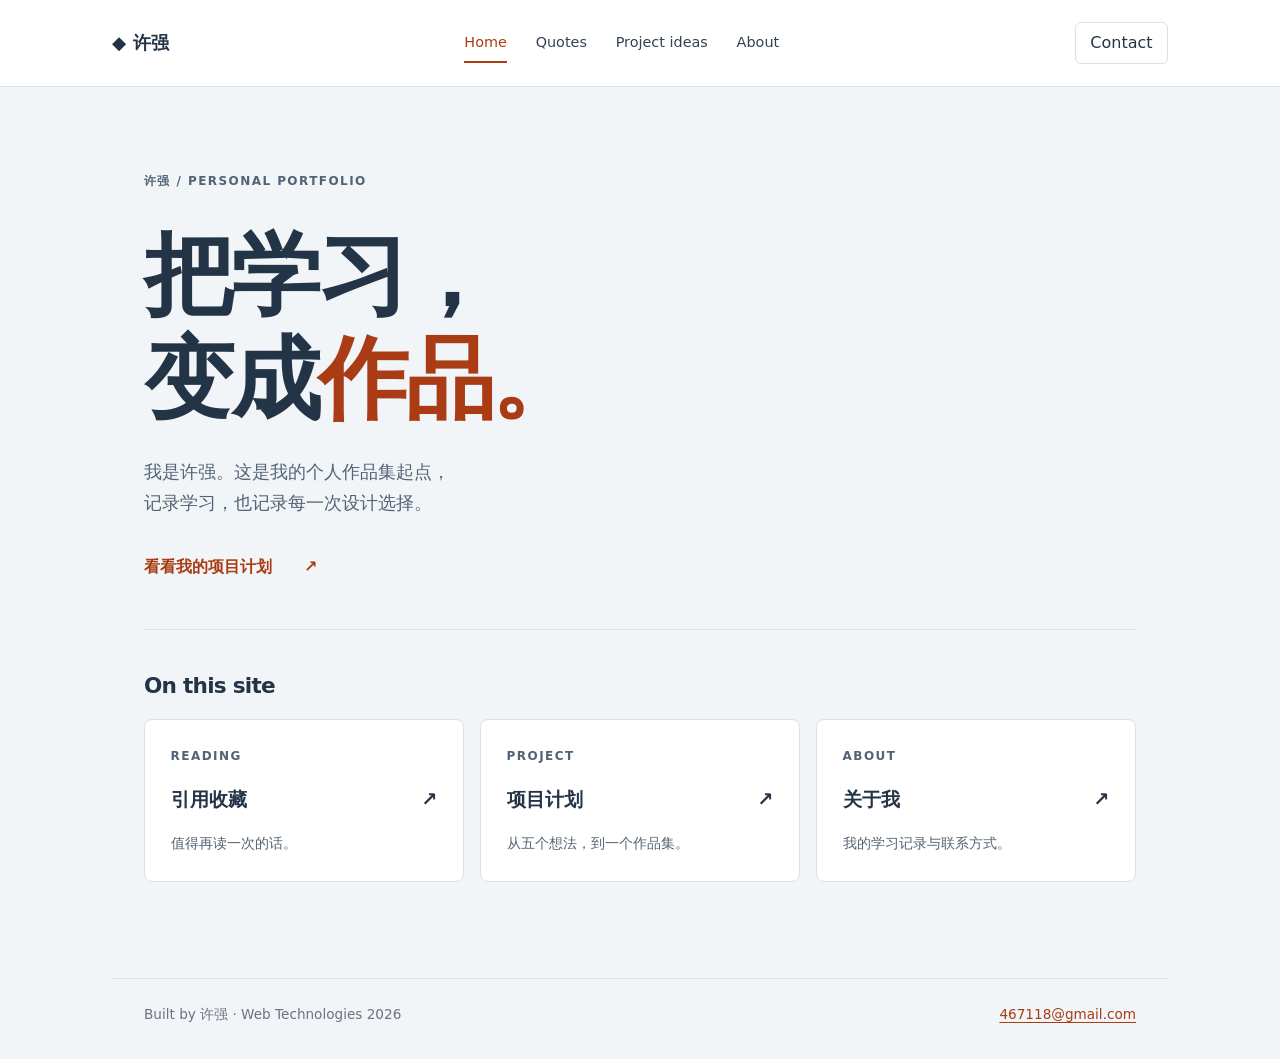
==== commit 29c6efb9: "Revert personalized portfolio and restore previous course website" ====
--- a/index.html
+++ b/index.html
@@ -3,48 +3,28 @@
 <head>
   <meta charset="UTF-8">
   <meta name="viewport" content="width=device-width, initial-scale=1.0">
-  <meta name="description" content="许强，计算机科学本科生。探索 AI 应用、具身空间记忆与时空预测，分享工程项目和研究过程。">
-  <meta name="theme-color" content="#163c52">
-  <meta property="og:title" content="许强 Qiang Xu · AI 应用与研究">
-  <meta property="og:description" content="许强，计算机科学本科生。探索 AI 应用、具身空间记忆与时空预测，分享工程项目和研究过程。">
-  <meta property="og:type" content="website">
-  <meta property="og:image" content="https://raw.githubusercontent.com/niko-97XQ/webproject/main/images/og-image.jpg">
-  <meta name="twitter:card" content="summary_large_image">
-  <title>许强 Qiang Xu · AI 应用与研究</title>
+  <title>许强 · 个人作品集</title>
   <link rel="icon" href="favicon-32.png" sizes="32x32">
   <link rel="apple-touch-icon" href="apple-touch-icon.png">
   <link rel="stylesheet" href="style.css">
 </head>
 <body>
-  <a class="skip-link" href="#main">跳到主要内容</a>
   <header id="site-header"></header>
-  <main id="main">
-<section class="hero">
-  <div class="hero-copy">
-    <p class="eyebrow"><span class="status-dot" aria-hidden="true"></span> AI APPLICATIONS &amp; RESEARCH</p>
-    <h1>让 AI 从想法，<br>走到<span>可用。</span></h1>
-    <p class="hero-intro">你好，我是<strong>许强</strong>。海南比勒费尔德应用科学大学计算机科学本科生，关注 AI 应用、具身空间记忆与时空预测。</p>
-    <p class="hero-note">我喜欢把一个问题拆开，再把数据、模型和界面接成真正能用的东西。</p>
-    <div class="hero-actions"><a class="button primary" href="project.html">查看我的作品 <span aria-hidden="true">↗</span></a><a class="text-link" href="research.html">了解研究方向 <span aria-hidden="true">→</span></a></div>
-  </div>
-  <aside class="profile-card" aria-label="个人简介">
-    <div class="profile-heading"><span class="eyebrow">A LITTLE ABOUT ME</span><span class="profile-year">2026</span></div>
-    <img class="portrait" src="images/portrait.jpg" alt="许强的个人肖像" width="1086" height="1448" fetchpriority="high">
-    <div class="profile-caption"><h2>许强 <span>Qiang Xu</span></h2><p>Computer Science · 本科大二</p></div>
-    <div class="profile-tags"><span>Python</span><span>PyTorch</span><span>Next.js</span></div>
-  </aside>
-</section>
-<section class="focus-strip" aria-label="关注方向"><p>我在做的事</p><ul><li>AI 应用开发</li><li>具身智能检索</li><li>时空数据建模</li></ul></section>
-<section class="section-block" aria-labelledby="selected-work">
-  <div class="section-heading"><div><p class="eyebrow">SELECTED WORK</p><h2 id="selected-work">把问题做成项目</h2></div><a class="text-link" href="project.html">全部作品 <span aria-hidden="true">↗</span></a></div>
-  <div class="featured-grid">
-    <article class="feature-card"><a class="feature-visual document-visual" href="project.html#translation" aria-label="查看工程文件智能翻译工作台"><div class="paper-sheet"><span>ENGINEERING DOCUMENT</span><div class="paper-title">从文件，<br>到交付。</div><div class="paper-lines" aria-hidden="true"></div><span class="paper-badge">TRANSLATE / CHECK / EXPORT</span></div></a><div class="feature-body"><p class="eyebrow">AI TOOL · 已完成</p><h3><a href="project.html#translation">工程文件智能翻译工作台</a></h3><p>把翻译、数字与单位校核、版式处理串成一个完整工作流。</p><a class="text-link" href="https://api.forthatday-studio.com/translate">体验工作台 <span aria-hidden="true">↗</span></a></div></article>
-    <article class="feature-card"><a class="feature-visual agent-visual" href="project.html#agent" aria-label="查看企业微信智能客服系统"><div class="flow-panel"><span class="flow-label">A CONVERSATION, WITH A WAY FORWARD.</span><div class="chat-bubble">我想了解预约流程。</div><div class="chat-bubble reply">检索信息 → 回答问题</div><div class="handoff"><span>AI 客服</span><span aria-hidden="true">⇄</span><span>店员接管</span></div></div></a><div class="feature-body"><p class="eyebrow">AI AGENT · 已完成</p><h3><a href="project.html#agent">企业微信智能客服系统</a></h3><p>把知识检索、对话记忆与预约流程接起来，也为店员保留接管入口。</p><a class="text-link" href="project.html#agent">查看项目思路 <span aria-hidden="true">↗</span></a></div></article>
-  </div>
-</section>
-<section class="research-teaser section-block"><div><p class="eyebrow">RESEARCH NOTES</p><h2>从检索到预测，<br>继续追问“为什么”。</h2></div><div><p>具身空间记忆检索论文已被 IOBDM 2026 录用。目前也在做 Citi Bike 流量预测，以及生成式 AI 与数学建模协作研究。</p><a class="text-link" href="research.html">研究与进行中的问题 <span aria-hidden="true">→</span></a></div></section>
-<section class="contact-banner"><div><p class="eyebrow">LET’S TALK</p><h2>有值得一起做的问题？</h2><p>欢迎交流 AI 应用、研究项目与合作想法。</p></div><a class="button primary" href="about.html#contact">联系许强 <span aria-hidden="true">↗</span></a></section></main>
+  <main>
+    <section class="hero">
+      <p class="eyebrow">许强 / PERSONAL PORTFOLIO</p>
+      <h1>把学习，<br>变成<span>作品。</span></h1>
+      <p class="intro">我是许强。这是我的个人作品集起点，<br>记录学习，也记录每一次设计选择。</p>
+      <a class="hero-link" href="project.html">看看我的项目计划 <span aria-hidden="true">↗</span></a>
+    </section>
+    <h2>On this site</h2>
+    <ul class="site-cards">
+      <li><a href="quotes.html"><span class="card-label">READING</span><strong>引用收藏 <span aria-hidden="true">↗</span></strong><span>值得再读一次的话。</span></a></li>
+      <li><a href="project.html"><span class="card-label">PROJECT</span><strong>项目计划 <span aria-hidden="true">↗</span></strong><span>从五个想法，到一个作品集。</span></a></li>
+      <li><a href="about.html"><span class="card-label">ABOUT</span><strong>关于我 <span aria-hidden="true">↗</span></strong><span>我的学习记录与联系方式。</span></a></li>
+    </ul>
+  </main>
   <footer id="site-footer"></footer>
-  <script src="nav.js" defer></script>
+  <script src="nav.js"></script>
 </body>
 </html>
--- a/style.css
+++ b/style.css
@@ -1,191 +1,148 @@
-/* 原生 HTML / CSS / JavaScript。共享片段保持课堂 DRY 结构。 */
-:root { --ink:#163c52; --muted:#526a77; --paper:#f4f8fa; --white:#fff; --line:#d8e3e9; --blue:#066c81; --pale:#e4f0f3; --accent:#a4492c; --radius:16px; }
-* { box-sizing:border-box; }
-html { scroll-behavior:smooth; scroll-padding-top:2rem; }
-body { margin:0; background:var(--paper); color:var(--ink); font-family:'Segoe UI','Microsoft YaHei',sans-serif; font-size:16px; line-height:1.8; }
-a { color:inherit; text-underline-offset:.25em; }
-a:hover { color:var(--blue); }
-a:focus-visible,button:focus-visible { outline:3px solid var(--accent); outline-offset:5px; }
-button { font:inherit; cursor:pointer; }
-img { max-width:100%; height:auto; display:block; }
-[hidden] { display:none !important; }
-h1,h2,h3,p,ul,dl { margin-top:0; }
-h1,h2,h3 { line-height:1.3; letter-spacing:-.035em; }
-h1 { font-size:clamp(2.5rem,5vw,4.35rem); font-weight:750; margin-bottom:1.6rem; }
-h1 span { color:var(--blue); }
-h2 { font-size:clamp(1.65rem,3vw,2.2rem); margin-bottom:1.2rem; }
-h3 { font-size:1.3rem; }
-p { margin-bottom:1rem; }
-main { width:min(1160px,100% - 6rem); margin:auto; }
-.eyebrow { font-family:Consolas,'Courier New',monospace; font-size:.72rem; letter-spacing:.12em; font-weight:700; color:var(--blue); margin-bottom:1.1rem; }
-.muted,.fine-print { color:var(--muted); }
-.fine-print { font-size:.8rem; margin-top:.8rem; }
-.skip-link { position:absolute; z-index:10; top:0; left:1rem; transform:translateY(-150%); padding:.6rem 1rem; background:var(--ink); color:white; }
-.skip-link:focus { transform:translateY(0); }
-#site-header { background:var(--white); border-bottom:1px solid var(--line); min-height:89px; }
-.site-nav { width:min(1160px,100% - 6rem); margin:auto; display:flex; align-items:center; gap:2rem; padding:1.25rem 0; }
-.logo { display:flex; align-items:center; gap:.75rem; text-decoration:none; font-weight:700; white-space:nowrap; }
-.logo small { font-size:.7rem; display:block; font-weight:500; color:var(--muted); line-height:1.2; letter-spacing:.05em; }
-.monogram { display:grid; place-items:center; width:42px; height:42px; border-radius:12px; background:var(--ink); color:white; font-family:Georgia,serif; font-size:1.6rem; }
-.links { display:flex; gap:2.1rem; list-style:none; padding:0; margin:0 auto; font-size:.9rem; }
-.links a { text-decoration:none; padding:.5rem 0; }
-.links a[aria-current=page] { color:var(--blue); box-shadow:0 2px var(--blue); }
-.nav-contact { border:1px solid var(--line); padding:.45rem 1rem; border-radius:7px; font-size:.85rem; text-decoration:none; white-space:nowrap; }
-.hero { display:grid; grid-template-columns:1.55fr 1fr; align-items:center; gap:5rem; padding:4.5rem 0 3.5rem; }
-.hero-copy h1 { margin-top:1.8rem; }
-.status-dot { display:inline-block; width:7px; height:7px; background:var(--blue); border-radius:50%; margin-right:.5rem; }
-.hero-intro { max-width:34rem; font-size:1.08rem; }
-.hero-note { max-width:31rem; font-size:.9rem; color:var(--muted); }
-.hero-actions { display:flex; align-items:center; gap:1.5rem; flex-wrap:wrap; margin-top:2rem; }
-.button { display:inline-flex; align-items:center; justify-content:center; gap:1.6rem; padding:.8rem 1.3rem; border-radius:7px; font-size:.88rem; font-weight:600; text-decoration:none; }
-.primary { background:var(--ink); color:white; border:1px solid var(--ink); }
-.primary:hover { background:var(--blue); color:white; border-color:var(--blue); }
-.text-link { display:inline-flex; gap:.75rem; align-items:center; font-size:.88rem; font-weight:600; text-decoration:none; }
-.text-link:hover { text-decoration:underline; }
-.profile-card { justify-self:end; width:100%; max-width:325px; background:white; padding:1.1rem; border:1px solid var(--line); border-radius:var(--radius); box-shadow:12px 12px 0 var(--pale); }
-.profile-heading { display:flex; justify-content:space-between; gap:1rem; align-items:baseline; }
-.profile-heading .eyebrow { font-size:.58rem; margin-bottom:1rem; }
-.profile-year { font-size:.7rem; color:var(--muted); }
-.portrait { width:100%; height:220px; object-fit:cover; object-position:center 30%; border-radius:8px; background:var(--paper); }
-.profile-caption { padding-top:1.1rem; }
-.profile-caption h2 { font-size:1.25rem; margin-bottom:.2rem; }
-.profile-caption h2 span { font-family:Georgia,serif; font-size:1rem; font-weight:normal; margin-left:.5rem; }
-.profile-caption p { font-size:.75rem; color:var(--muted); margin-bottom:.8rem; }
-.profile-tags { display:flex; gap:.5rem; }
-.profile-tags span { border:1px solid var(--line); border-radius:5px; padding:.1rem .5rem; font-family:Consolas,monospace; font-size:.65rem; }
-.focus-strip { display:flex; gap:2rem; align-items:center; border-top:1px solid var(--line); border-bottom:1px solid var(--line); padding:1.25rem 0; }
-.focus-strip p { color:var(--muted); font-size:.8rem; margin:0; }
-.focus-strip ul { list-style:none; display:flex; gap:2.4rem; flex-wrap:wrap; margin:0; padding:0; font-size:.9rem; }
-.focus-strip li::before { content:'↗'; color:var(--blue); margin-right:.6rem; }
-.section-block { padding:4rem 0; }
-.section-heading { display:flex; align-items:end; justify-content:space-between; gap:2rem; margin-bottom:2rem; }
-.section-heading h2 { margin:0; }
-.section-heading .eyebrow { margin-bottom:.5rem; }
-.featured-grid { display:grid; grid-template-columns:1fr 1fr; gap:1.75rem; }
-.feature-card { overflow:hidden; border:1px solid var(--line); border-radius:var(--radius); background:white; }
-.feature-visual { height:250px; display:grid; place-items:center; overflow:hidden; text-decoration:none; padding:1.6rem; }
-.document-visual { background:#d9e9ee; }
-.paper-sheet { width:73%; max-width:290px; background:white; padding:1.25rem 1.5rem; box-shadow:7px 7px 0 #b5cfd8; transform:rotate(-4deg); transition:transform .2s; }
-.feature-visual:hover .paper-sheet { transform:rotate(0deg); }
-.paper-sheet>span { font-family:Consolas,monospace; font-size:.52rem; letter-spacing:.06em; }
-.paper-title { font-size:1.7rem; line-height:1.35; font-weight:700; margin:.8rem 0; }
-.paper-lines { height:18px; width:75%; border-top:2px solid var(--line); border-bottom:2px solid var(--line); margin-bottom:.75rem; }
-.paper-badge { color:var(--blue); }
-.agent-visual { background:#e6edf8; }
-.flow-panel { width:90%; max-width:330px; }
-.flow-label { font-family:Consolas,monospace; font-size:.56rem; color:#3c5278; }
-.chat-bubble { width:fit-content; background:white; border-radius:9px 9px 9px 0; padding:.6rem .8rem; margin-top:1rem; font-size:.82rem; }
-.chat-bubble.reply { margin-left:auto; background:#365579; color:white; border-radius:9px 9px 0 9px; }
-.handoff { display:flex; justify-content:space-around; margin-top:1.25rem; gap:1rem; font-size:.72rem; color:#365579; }
-.feature-body { padding:1.6rem 1.7rem 1.8rem; }
-.feature-body .eyebrow { font-size:.6rem; }
-.feature-body h3 { margin-bottom:.8rem; }
-.feature-body h3 a { text-decoration:none; }
-.feature-body>p:not(.eyebrow) { color:var(--muted); font-size:.88rem; }
-.research-teaser { display:grid; grid-template-columns:1fr 1fr; gap:4rem; border-top:1px solid var(--line); }
-.research-teaser h2 { margin-bottom:0; }
-.research-teaser>div:last-child { color:var(--muted); padding-top:2rem; }
-.contact-banner { margin-bottom:4rem; padding:2.5rem 3rem; border-radius:var(--radius); background:var(--pale); display:flex; align-items:center; justify-content:space-between; gap:2rem; }
-.contact-banner h2 { font-size:1.65rem; margin-bottom:.7rem; }
-.contact-banner p:last-child { margin:0; font-size:.9rem; color:var(--muted); }
-#site-footer { border-top:1px solid var(--line); width:min(1160px,100% - 6rem); padding:2rem 0; margin:auto; }
-.footer-top,.footer-bottom { display:flex; align-items:center; justify-content:space-between; gap:1rem; }
-.footer-top { margin-bottom:1.5rem; }
-.footer-top p { margin:0; color:var(--muted); font-size:.8rem; }
-.footer-name { font-size:1rem; font-weight:700; text-decoration:none; }
-.footer-bottom { font-size:.72rem; color:var(--muted); }
-.footer-bottom p { margin:0; }
-.footer-bottom>div { display:flex; gap:1.5rem; flex-wrap:wrap; }
-.footer-bottom a { text-decoration:none; }
-.page-heading { padding:4rem 0 3rem; max-width:780px; }
-.page-heading>p:last-child { color:var(--muted); max-width:44rem; }
-.page-heading h1 { font-size:clamp(2.25rem,4.4vw,3.6rem); }
-.filter-bar { display:flex; align-items:center; gap:.7rem; flex-wrap:wrap; padding-bottom:1.5rem; border-bottom:1px solid var(--line); }
-.filter-button { padding:.45rem .95rem; border:1px solid var(--line); border-radius:6px; color:var(--muted); background:white; font-size:.8rem; }
-.filter-button[aria-pressed=true] { background:var(--ink); border-color:var(--ink); color:white; }
-#filter-status { margin:0 0 0 auto; font-size:.75rem; color:var(--muted); }
-.project-entry { display:grid; grid-template-columns:1fr 2.5fr; gap:3rem; padding:3rem 0; border-bottom:1px solid var(--line); scroll-margin-top:2rem; }
-.project-side { padding:1.5rem; background:var(--pale); border-radius:12px; align-self:start; }
-.project-symbol { display:block; font-family:Consolas,monospace; font-size:2.4rem; margin-bottom:1.5rem; }
-.project-side .eyebrow { font-size:.6rem; }
-.serif { font-family:Georgia,serif; }
-.badge { display:inline-block; font-size:.7rem; padding:.2rem .65rem; background:white; border:1px solid var(--line); border-radius:5px; color:var(--muted); }
-.project-content h2 { margin-top:.3rem; font-size:1.65rem; }
-.lead { font-weight:600; }
-.project-content>p:not(.lead) { color:var(--muted); font-size:.93rem; }
-.project-facts { margin:1.5rem 0; font-size:.88rem; }
-.project-facts dt { font-weight:700; margin-top:.9rem; }
-.project-facts dd { margin:0; color:var(--muted); }
-.tags { display:flex; gap:.5rem; flex-wrap:wrap; list-style:none; padding:0; margin:1.2rem 0; }
-.tags li { font-size:.68rem; color:var(--blue); background:var(--pale); border-radius:4px; padding:.2rem .6rem; }
-.end-note { padding:2.5rem 0 4rem; font-size:.9rem; color:var(--muted); }
-.end-note h2 { font-size:1.35rem; color:var(--ink); }
-.publication { border:1px solid #b5cdd7; border-top:4px solid var(--blue); border-radius:12px; background:white; padding:2.3rem 2.5rem; }
-.publication-header { display:flex; align-items:center; justify-content:space-between; gap:1rem; margin-bottom:1.5rem; }
-.publication-header .eyebrow { margin:0; }
-.publication h2 { font-family:Georgia,'Times New Roman',serif; font-weight:normal; max-width:850px; font-size:clamp(1.5rem,3vw,2rem); line-height:1.4; letter-spacing:-.015em; overflow-wrap:anywhere; }
-.publication>p { max-width:850px; }
-.authors { color:var(--blue); font-size:.85rem; }
-.accepted { color:var(--blue); background:var(--pale); }
-.research-entry { display:grid; grid-template-columns:1fr 1.2fr; gap:3rem; padding:2rem 0; border-top:1px solid var(--line); }
-.research-entry h3 { margin:1rem 0; }
-.research-question { color:var(--blue); font-size:.9rem; }
-.research-entry>div:last-child { color:var(--muted); font-size:.9rem; }
-.about-heading { max-width:none; display:grid; grid-template-columns:1.6fr 1fr; gap:5rem; align-items:center; }
-.about-heading>div>p:last-child { max-width:36rem; color:var(--muted); }
-.about-note { border-left:2px solid var(--blue); padding:1rem 0 1rem 2rem; color:var(--muted); font-size:.9rem; }
-.about-note p:last-child { font-size:.8rem; }
-.small-rule { display:block; width:2rem; border-top:1px solid var(--line); margin:1rem 0; }
-.about-section { display:grid; grid-template-columns:1fr 2.2fr; gap:3rem; padding:2.5rem 0; border-top:1px solid var(--line); }
-.about-section h2 { font-size:1.5rem; }
-.timeline article { border-left:2px solid var(--line); padding:0 0 1.5rem 1.5rem; position:relative; }
-.timeline article:last-child { padding-bottom:0; }
-.timeline article::before { content:''; position:absolute; left:-5px; top:.4rem; width:8px; height:8px; background:var(--blue); border-radius:50%; }
-.timeline-date { font-family:Consolas,'Microsoft YaHei',monospace; color:var(--blue); font-size:.75rem; }
-.timeline h3 { margin:.65rem 0; font-size:1.15rem; }
-.timeline p { font-size:.9rem; margin-bottom:.5rem; }
-.skill-list { margin:0; }
-.skill-list>div { display:grid; grid-template-columns:8rem 1fr; padding:.8rem 0; border-bottom:1px solid var(--line); font-size:.9rem; }
-.skill-list dt { font-weight:600; }
-.skill-list dd { margin:0; color:var(--muted); }
-.honors article { display:flex; gap:1.5rem; margin-bottom:1.5rem; }
-.honors article:last-child { margin:0; }
-.honors h3 { font-size:1.05rem; margin-bottom:.5rem; }
-.honors p { font-size:.85rem; color:var(--muted); margin:0; }
-.award-year { color:var(--blue); font-family:Consolas,monospace; }
-.contact-section { margin:1rem 0 4rem; background:var(--pale); border-radius:var(--radius); padding:3rem; }
-.contact-section>p { max-width:42rem; color:var(--muted); }
-.contact-section .eyebrow { color:var(--blue); }
-.email-link { display:flex; align-items:center; justify-content:space-between; gap:1rem; max-width:35rem; font-family:Consolas,monospace; font-size:clamp(1.2rem,3vw,2.1rem); text-decoration:none; border-bottom:1px solid #aac4cf; padding-bottom:.7rem; margin:1.8rem 0 1.5rem; overflow-wrap:anywhere; }
-.quote-grid { display:grid; grid-template-columns:1fr 1fr; gap:1.5rem; }
-.quote { border:1px solid var(--line); border-radius:var(--radius); background:white; padding:2rem; }
-.quote blockquote { margin:0 0 1.5rem; font-family:Georgia,'Microsoft YaHei',serif; font-size:1.2rem; }
-.quote footer { font-size:.8rem; color:var(--muted); }
-.load-note { color:var(--muted); font-size:.8rem; margin:1rem; }
-@media(min-width:1400px) { .hero { padding-block:5rem 4rem; } }
-@media(max-width:900px) { main,.site-nav,#site-footer { width:calc(100% - 3rem); } .hero { gap:2rem; grid-template-columns:1.4fr 1fr; } .hero h1 { font-size:3rem; } .hero-intro { font-size:1rem; } .links { gap:1.25rem; } .profile-card { max-width:290px; } .portrait { height:200px; } .about-heading { gap:2rem; } }
-@media(max-width:650px) {
-  body { font-size:15px; } main,.site-nav,#site-footer { width:calc(100% - 2.5rem); }
-  #site-header { min-height:125px; } .site-nav { flex-wrap:wrap; justify-content:space-between; gap:1rem; padding:1rem 0; }
-  .logo { font-size:.9rem; }.monogram { width:36px; height:36px; font-size:1.35rem; }.nav-contact { font-size:.75rem; }
-  .links { order:3; width:100%; justify-content:space-between; margin:0; gap:1rem; font-size:.85rem; }
-  .links a { display:inline-block; padding:.15rem 0; }
-  .hero { grid-template-columns:1fr; padding:2.5rem 0; gap:2rem; }.hero h1 { font-size:clamp(2.3rem,8.8vw,3rem); }.hero-copy h1 { margin-top:1.25rem; }.hero-actions { gap:1.25rem; }
-  .profile-card { max-width:none; justify-self:stretch; display:grid; grid-template-columns:95px 1fr; gap:.25rem 1rem; padding:1rem; box-shadow:6px 6px 0 var(--pale); }
-  .profile-heading { grid-column:2; }.profile-heading .eyebrow { margin:0; font-size:.52rem; }.profile-year { display:none; }
-  .portrait { grid-column:1; grid-row:1 / 4; height:125px; }.profile-caption { padding-top:.2rem; }.profile-caption h2 { font-size:1.1rem; }.profile-caption h2 span { font-size:.8rem; }.profile-caption p { font-size:.65rem; }.profile-tags { flex-wrap:wrap; gap:.3rem; align-content:start; }.profile-tags span { font-size:.58rem; }
-  .focus-strip { align-items:start; gap:1rem; }.focus-strip p { white-space:nowrap; font-size:.7rem; }.focus-strip ul { gap:.5rem 1rem; font-size:.75rem; }
-  .section-block { padding:2.5rem 0; }.section-heading { gap:1rem; align-items:center; }.section-heading h2 { font-size:1.55rem; }.section-heading>.text-link { font-size:.75rem; white-space:nowrap; }.section-heading>.muted { font-size:.7rem; }
-  .featured-grid,.research-teaser,.research-entry,.about-heading,.about-section,.quote-grid { grid-template-columns:1fr; gap:1.5rem; }
-  .feature-visual { height:220px; }.feature-body { padding:1.4rem; }.research-teaser>div:last-child { padding:0; }
-  .contact-banner { flex-direction:column; align-items:start; padding:1.8rem; margin-bottom:2.5rem; gap:1.5rem; }.contact-banner h2 { font-size:1.4rem; }
-  .footer-top,.footer-bottom { flex-direction:column; align-items:start; }.footer-top { margin-bottom:1rem; }.footer-bottom>div { gap:1rem; }
-  .page-heading { padding:2.5rem 0 2rem; }.page-heading h1 { font-size:2.3rem; }
-  .filter-bar { gap:.4rem; }.filter-button { padding:.4rem .65rem; font-size:.75rem; }#filter-status { width:100%; margin:.4rem 0 0; }
-  .project-entry { grid-template-columns:1fr; gap:1.5rem; padding:2rem 0; }.project-side { padding:1rem 1.2rem; }.project-symbol { display:inline-block; font-size:1.5rem; margin:0 1rem 0 0; vertical-align:middle; }.project-side .eyebrow { display:inline-block; margin:0 0 .7rem; }.project-side .badge { display:block; width:fit-content; margin-top:.5rem; }.project-content h2 { font-size:1.5rem; }
-  .publication { padding:1.5rem; }.publication-header { flex-wrap:wrap; gap:.5rem; }.publication h2 { font-size:1.45rem; }
-  .research-entry { padding:1.7rem 0; }.research-entry h3 { font-size:1.2rem; }.research-entry p:last-child { margin:0; }
-  .about-note { padding:0 0 0 1.2rem; }.about-section { gap:1rem; padding:2rem 0; }.about-section h2 { margin-bottom:.4rem; }.skill-list>div { grid-template-columns:1fr; gap:.2rem; }.honors article { gap:1rem; }
-  .contact-section { padding:1.6rem; margin-bottom:2.5rem; }.email-link { font-size:1.2rem; }.quote { padding:1.5rem; }
+/* style.css — one file, linked from every page */
+
+/* 1 · Text: set it once on body, everything inside inherits it */
+body {
+  margin: 0;
+  font-family: system-ui, sans-serif;
+  line-height: 1.5;
+  color: #1f2937;
+  background: #fbfaf7;
 }
-@media(prefers-reduced-motion:reduce) { html { scroll-behavior:auto; } * { transition:none !important; } }
+
+/* 2 · The content column */
+main {
+  max-width: 48rem;
+  margin: 0 auto;
+  padding: 1rem 2rem;
+}
+
+img {
+  max-width: 100%;
+  height: auto;
+}
+
+/* 3 · The homepage hero: one wide photo, cropped to fit */
+.hero img {
+  width: 100%;
+  height: 20rem;
+  object-fit: cover;
+  border-radius: 10px;
+}
+
+/* 4 · The header: logo left, links centred, action right */
+nav {
+  display: flex;
+  align-items: center;
+  gap: 1rem;
+  padding: 1rem 2rem;
+}
+
+nav .links {
+  display: flex;
+  gap: 1.5rem;
+  margin: 0 auto;
+  padding: 0;
+  list-style: none;
+}
+
+nav a {
+  color: #334155;
+  text-decoration: none;
+}
+
+nav .logo {
+  font-weight: 800;
+  color: #c2410c;
+}
+
+nav .action {
+  border: 1.5px solid #0369a1;
+  border-radius: 99px;
+  padding: .3em 1em;
+  color: #0369a1;
+}
+
+nav a:hover {
+  color: #c2410c;
+}
+
+/* 5 · One quote card — the box model */
+.quote {
+  max-width: 34rem;
+  margin-bottom: 1.5rem;
+  padding: 1.1em 1.3em;
+  background: #fff;
+  border: 1px solid #dcd8d0;
+  border-left: 4px solid #c2410c;
+  border-radius: 10px;
+}
+
+.quote blockquote {
+  margin: 0;
+}
+
+/* 6 · Use the id so quote footers are not affected */
+#site-footer {
+  padding: 1rem 2rem;
+  border-top: 1px solid #dcd8d0;
+  color: #6b7280;
+}
+
+/* A light visual pass: the course structure above stays the same. */
+:root {
+  --ink: #243447;
+  --paper: #f2f5f8;
+  --accent: #a93c15;
+  --line: #d9e1e9;
+}
+* { box-sizing: border-box; }
+body { color: var(--ink); background: var(--paper); line-height: 1.75; }
+a { color: var(--accent); text-underline-offset: .25em; }
+a:focus-visible { outline: 3px solid #0369a1; outline-offset: 5px; border-radius: 3px; }
+main { max-width: 66rem; padding: 3.5rem 2rem 5rem; min-height: 70vh; }
+h1, h2, h3 { line-height: 1.25; letter-spacing: -.035em; }
+h1 { font-size: clamp(2.2rem, 5vw, 3.4rem); margin: 0 0 1.5rem; }
+h2 { font-size: 1.35rem; margin: 2.7rem 0 1.2rem; }
+p, dd { max-width: 46rem; }
+dt { font-weight: 700; margin-top: 1rem; }
+dd { margin: .2rem 0 1rem; color: #526375; }
+li { margin-block: .4rem; }
+#site-header { background: #fff; border-bottom: 1px solid var(--line); }
+nav { max-width: 70rem; margin: auto; padding: 1.15rem 2rem; }
+nav .logo { color: var(--ink); white-space: nowrap; font-size: 1.15rem; }
+nav .links { gap: 1.8rem; font-size: .9rem; }
+nav .links a { display: inline-block; padding: .35rem 0; }
+nav a[aria-current="page"] { color: var(--accent); box-shadow: 0 2px var(--accent); }
+nav .action { border-color: var(--line); color: var(--ink); border-radius: 6px; padding: .35rem .9rem; }
+.hero { position: relative; padding: 1rem 0 3rem; border-bottom: 1px solid var(--line); }
+.eyebrow, .card-label { font-size: .75rem; font-weight: 700; letter-spacing: .12em; color: #526375; }
+.hero h1 { font-family: 'Microsoft YaHei', sans-serif; font-size: clamp(3rem, 7vw, 5.6rem); font-weight: 800; margin: 2rem 0 1.6rem; line-height: 1.16; }
+.hero h1 span { color: var(--accent); }
+.intro { font-size: 1.1rem; color: #526375; }
+.hero-link { display: inline-flex; gap: 2rem; margin-top: 1rem; font-weight: 700; text-decoration: none; }
+.site-cards { display: grid; grid-template-columns: repeat(3, 1fr); gap: 1rem; list-style: none; padding: 0; }
+.site-cards li { margin: 0; }
+.site-cards a { display: flex; flex-direction: column; gap: 1rem; height: 100%; padding: 1.6rem; background: white; border: 1px solid var(--line); border-radius: 8px; color: var(--ink); text-decoration: none; transition: border-color .15s; }
+.site-cards a:hover { border-color: var(--accent); }
+.site-cards strong { display: flex; justify-content: space-between; gap: .5rem; font-size: 1.2rem; }
+.site-cards a > span:last-child { font-size: .85rem; color: #526375; }
+.quote-grid { display: grid; grid-template-columns: repeat(2,1fr); gap: 1.25rem; margin-top: 2rem; }
+.quote { margin: 0; padding: 1.8rem; border-color: var(--line); border-left-color: var(--accent); }
+.quote blockquote p { font-family: Georgia, 'Microsoft YaHei', serif; font-size: 1.25rem; }
+.quote footer { margin-top: 1.5rem; font-size: .8rem; color: #526375; }
+#site-footer { max-width: 66rem; margin: auto; padding: 1.5rem 2rem 2rem; border-color: var(--line); font-size: .85rem; display: flex; justify-content: space-between; gap: 1rem; flex-wrap: wrap; }
+#site-footer p { margin: 0; }
+#site-footer address { font-style: normal; }
+@media (max-width: 700px) {
+  main { padding: 2rem 1.25rem 3rem; }
+  nav { padding: 1rem 1.25rem; flex-wrap: wrap; justify-content: space-between; }
+  nav .links { order: 3; width: 100%; margin: .25rem 0 0; justify-content: space-between; gap: .6rem; font-size: .8rem; }
+  .site-cards, .quote-grid { grid-template-columns: 1fr; }
+  .hero { padding-top: 0; }
+  .hero h1 { margin-top: 1.5rem; }
+  .intro { font-size: .95rem; }
+  #site-footer { padding-inline: 1.25rem; }
+}
+@media (prefers-reduced-motion: reduce) {
+  .site-cards a { transition: none; }
+}
